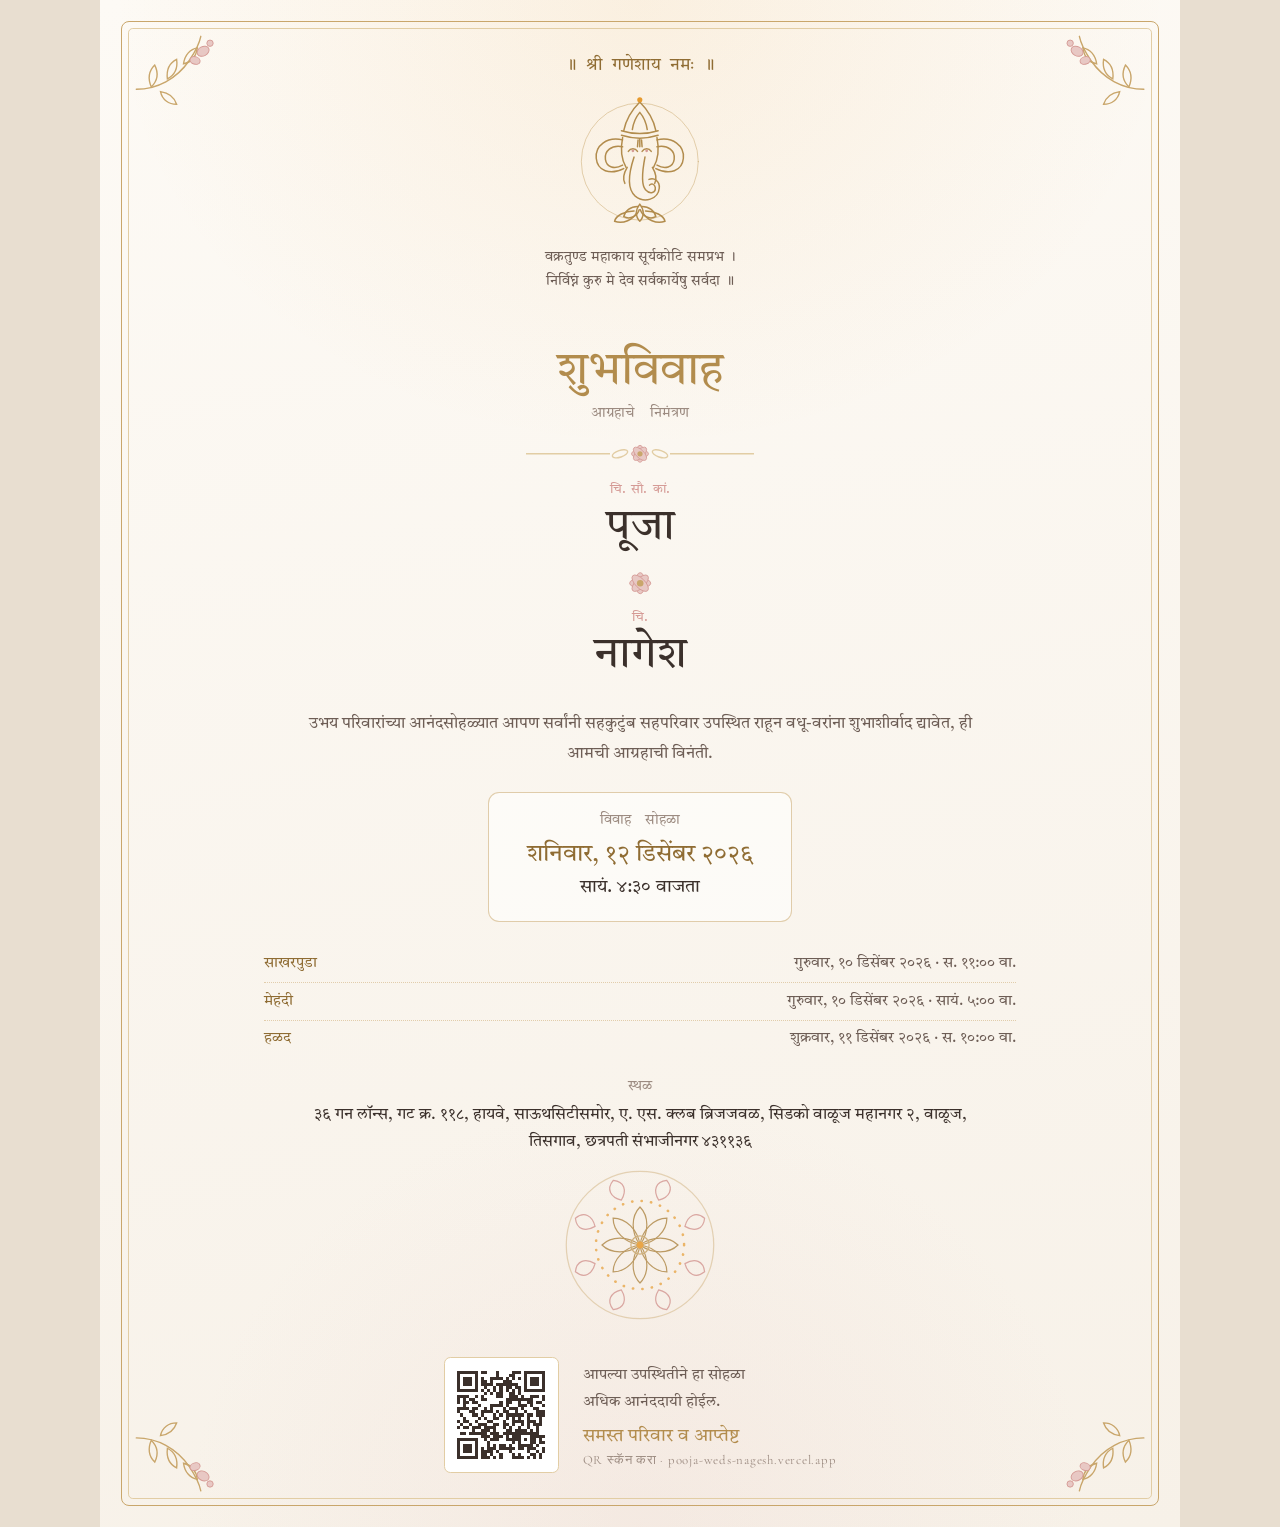
==== card/invitation-mr.html @ e6db76af "feat: card" ====
<!DOCTYPE html>
<html lang="mr">
<head>
<meta charset="utf-8">
<title>पूजा &amp; नागेश — शुभविवाह निमंत्रण</title>
<link rel="stylesheet" href="fonts.css">
<style>
/* ============================================================
   Marathi wedding invitation card — Pooja & Nagesh

   One source, two outputs (see build.mjs):
     · PNG  1080 × 1527  — for WhatsApp
     · PDF  A5 portrait  — for printing

   Both come from the same layout: every measurement below is in `em`,
   so the whole card scales from the single root font-size that each
   output sets. Nothing is in px.

   Palette and motifs deliberately match the website in ../index.html.
   ============================================================ */

:root {
  --ivory:      #fdfaf5;
  --cream:      #f7f1e8;
  --champagne:  #c9a66b;
  --gold:       #b28c4d;
  --gold-deep:  #8f6c33;
  --gold-soft:  #e2cda4;
  --blush:      #e8c8c4;
  --blush-deep: #d59a95;
  --marigold:   #e79a2e;
  --ink:        #3b302b;
  --ink-soft:   #6d5d55;
  --ink-faint:  #9c8b81;

  --mr:    "Tiro Devanagari Marathi", "Nirmala UI", serif;
  --latin: "Cormorant Garamond", Garamond, serif;

  /* 1080 / 16 = 67.5em wide, × √2 for A5 proportions. */
  font-size: 16px;
}

* { box-sizing: border-box; margin: 0; padding: 0; }

/* NOTE ON TRACKING — Devanagari has no capitals and its conjuncts must stay
   joined, so the tracked-out look used for Latin small caps is done with
   word-spacing below. letter-spacing would render आग्रहाचे as आ ग्र हा चे.
   (../css/styles.css carries the same rule for the website.) */

body {
  display: grid;
  place-items: center;
  background: #e8ded0;
  font-family: var(--mr);
  color: var(--ink);
}

.card {
  position: relative;
  width: 67.5em;      /* × 16px = 1080 */
  height: 95.4375em;  /* × 16px = 1527, i.e. 1080 × √2 to the pixel */
  overflow: hidden;
  padding: 3.4em 3.2em;
  display: flex;
  flex-direction: column;
  align-items: center;
  text-align: center;
  background:
    radial-gradient(70% 42% at 50% 0%, rgba(231, 154, 46, 0.10), transparent 70%),
    radial-gradient(60% 40% at 50% 100%, rgba(232, 200, 196, 0.20), transparent 70%),
    linear-gradient(170deg, var(--ivory), var(--cream));
}

/* Double rule frame, the way a printed card is bordered. */
.frame {
  position: absolute;
  border: 0.09em solid var(--champagne);
  pointer-events: none;
}
.frame--outer { inset: 1.3em; border-radius: 0.5em; }
.frame--inner { inset: 1.75em; border: 0.045em solid var(--gold-soft); border-radius: 0.3em; }

/* Corner flourishes, one SVG rotated into all four corners. */
.corner { position: absolute; width: 7.2em; height: 7.2em; }
.corner--tl { top: 2.1em; left: 2.1em; }
.corner--tr { top: 2.1em; right: 2.1em; transform: scaleX(-1); }
.corner--bl { bottom: 2.1em; left: 2.1em; transform: scaleY(-1); }
.corner--br { bottom: 2.1em; right: 2.1em; transform: scale(-1); }

/* ---------- invocation ---------- */
.om {
  font-size: 1.05em;
  word-spacing: 0.3em;
  color: var(--gold-deep);
  margin-bottom: 0.5em;
}

.ganesh { width: 8.6em; height: auto; margin-bottom: 0.35em; }

.shloka {
  font-size: 0.86em;
  line-height: 1.75;
  color: var(--ink-soft);
}

/* ---------- title ---------- */
.title {
  margin-top: 1.1em;
  font-size: 2.9em;
  font-weight: 400;
  line-height: 1.2;
  color: var(--gold);
}
.title-sub {
  margin-top: 0.2em;
  font-size: 0.9em;
  word-spacing: 0.9em;
  color: var(--ink-faint);
}

.rule {
  width: 15em;
  height: 1.6em;
  margin: 1.05em 0 0.9em;
}

/* ---------- names ---------- */
.names {
  display: flex;
  flex-direction: column;
  align-items: center;
  gap: 0.1em;
}
.prefix {
  font-size: 0.82em;
  word-spacing: 0.2em;
  color: var(--blush-deep);
}
.name {
  font-size: 2.75em;
  line-height: 1.32;
  color: var(--ink);
}
/* A gold flower rather than a Latin ampersand — "&" reads as an import in
   an otherwise wholly Devanagari card. */
.amp { width: 2.4em; height: 2.4em; margin: 0.3em 0; }

/* Styled ahead of use — the markup for this is commented out until the
   family names are known. */
.parents {
  margin-top: 1em;
  font-size: 0.92em;
  line-height: 1.9;
  color: var(--ink-soft);
}

/* ---------- the ask ---------- */
.invite {
  margin-top: 1.5em;
  max-width: 44em;
  font-size: 0.98em;
  line-height: 1.95;
  color: var(--ink-soft);
}

/* ---------- the wedding itself ---------- */
.muhurt {
  margin-top: 1.4em;
  padding: 1.15em 2.4em;
  border: 0.055em solid rgba(201, 166, 107, 0.55);
  border-radius: 0.7em;
  background: rgba(255, 255, 255, 0.55);
}
.muhurt-label {
  font-size: 0.86em;
  word-spacing: 0.7em;
  color: var(--ink-faint);
}
.muhurt-when {
  margin-top: 0.3em;
  font-size: 1.5em;
  line-height: 1.5;
  color: var(--gold-deep);
}
.muhurt-time { font-size: 1.15em; line-height: 1.6; color: var(--ink); }

/* ---------- other ceremonies ---------- */
.events {
  margin-top: 1.5em;
  width: 100%;
  max-width: 47em;
  list-style: none;
}
.events li {
  display: flex;
  align-items: baseline;
  gap: 0.6em;
  padding: 0.42em 0;
  font-size: 0.94em;
  line-height: 1.6;
  border-bottom: 0.04em dotted rgba(201, 166, 107, 0.5);
}
.events li:last-child { border-bottom: 0; }
.events .ev { flex: 0 0 7em; text-align: left; color: var(--gold-deep); }
.events .dt { flex: 1 1 auto; text-align: right; color: var(--ink-soft); }

/* ---------- venue ---------- */
.venue-label {
  margin-top: 1.5em;
  font-size: 0.86em;
  word-spacing: 0.7em;
  color: var(--ink-faint);
}
.venue {
  margin-top: 0.32em;
  max-width: 42em;
  font-size: 1.02em;
  line-height: 1.7;
  color: var(--ink);
}

/* ---------- rangoli + footer ---------- */
/* Two auto top margins share the leftover height between them, centring the
   rangoli in the gap and pinning the footer to the bottom. */
.rangoli {
  width: 9.5em;
  height: 9.5em;
  margin-top: auto;
  opacity: 0.85;
}

.foot {
  margin-top: auto;
  padding-top: 1.5em;
  display: flex;
  align-items: center;
  justify-content: center;
  gap: 1.5em;
}
.qr {
  flex: 0 0 auto;
  width: 7.2em;
  height: 7.2em;
  padding: 0.4em;
  background: #fff;
  border: 0.05em solid var(--gold-soft);
  border-radius: 0.4em;
}
.qr canvas { width: 100%; height: 100%; display: block; image-rendering: pixelated; }
.foot-text { text-align: left; }
.blessing {
  font-size: 0.95em;
  line-height: 1.8;
  color: var(--ink-soft);
}
.family {
  margin-top: 0.4em;
  font-size: 1.15em;
  color: var(--gold);
}
.site {
  margin-top: 0.3em;
  font-family: var(--latin);
  font-size: 0.8em;
  letter-spacing: 0.06em;
  color: var(--ink-faint);
}

/* ============================================================
   A5 print. The height is pinned in mm rather than left to the em
   maths — a fraction of a millimetre over and the PDF gains a
   second, blank page.
   ============================================================ */
@media print {
  @page { size: 148mm 210mm; margin: 0; }
  :root { font-size: 2.1926mm; }
  body { display: block; background: none; }
  .card { width: 148mm; height: 209.4mm; }
}
</style>
</head>

<body>
<div class="card">
  <span class="frame frame--outer"></span>
  <span class="frame frame--inner"></span>

  <!-- Corner flourish, reused from the website's section corners. Drawn once
       below and mirrored into all four corners by CSS transforms. -->
  <svg class="corner corner--tl" viewBox="0 0 200 200" fill="none" aria-hidden="true"><use href="#flourish"/></svg>
  <svg class="corner corner--tr" viewBox="0 0 200 200" fill="none" aria-hidden="true"><use href="#flourish"/></svg>
  <svg class="corner corner--bl" viewBox="0 0 200 200" fill="none" aria-hidden="true"><use href="#flourish"/></svg>
  <svg class="corner corner--br" viewBox="0 0 200 200" fill="none" aria-hidden="true"><use href="#flourish"/></svg>

  <svg width="0" height="0" style="position:absolute" aria-hidden="true">
    <g id="flourish" fill="none">
      <g stroke="#c9a66b" stroke-width="2.4" stroke-linecap="round">
        <path d="M4 96C40 96 74 78 96 46 108 28 114 14 116 4"/>
        <path d="M30 92c-6-14-4-28 6-38 6 12 6 26-6 38z"/>
        <path d="M58 78c-2-16 4-28 16-34 2 14-3 27-16 34z"/>
        <path d="M86 52c2-16 12-26 24-28-2 14-10 25-24 28z"/>
        <path d="M46 100c14 2 24 10 28 22-14 0-25-8-28-22z"/>
      </g>
      <g fill="#e8c8c4" stroke="#d59a95" stroke-width="1.6">
        <ellipse cx="120" cy="30" rx="11" ry="8" transform="rotate(-28 120 30)"/>
        <ellipse cx="106" cy="46" rx="9" ry="6.5" transform="rotate(18 106 46)"/>
        <circle cx="132" cy="16" r="5.5"/>
      </g>
    </g>
  </svg>

  <p class="om">॥ श्री गणेशाय नमः ॥</p>

  <!-- Ganesh line art, the same drawing as the website's invocation. -->
  <svg class="ganesh" viewBox="0 0 240 270" fill="none" stroke="#b28c4d" stroke-width="2.6"
       stroke-linecap="round" stroke-linejoin="round" aria-hidden="true">
    <circle cx="120" cy="132" r="102" stroke="#c9a66b" stroke-width="1.6" opacity=".55"/>
    <path d="M92 78 C96 58 108 40 120 28 C132 40 144 58 148 78"/>
    <path d="M107 76 C109 63 114 53 120 46 C126 53 131 63 133 76"/>
    <path d="M88 78 Q120 88 152 78"/>
    <path d="M88 86 Q120 96 152 86"/>
    <path d="M90 90 C86 110 88 128 96 142"/>
    <path d="M150 90 C154 110 152 128 144 142"/>
    <path d="M90 94 C62 88 42 104 44 126 C46 148 68 156 92 144"/>
    <path d="M90 106 C70 102 58 114 60 128 C62 142 76 146 90 138"/>
    <path d="M150 94 C178 88 198 104 196 126 C194 148 172 156 148 144"/>
    <path d="M150 106 C170 102 182 114 180 128 C178 142 164 146 150 138"/>
    <path d="M100 114 C104 108 112 108 116 114"/>
    <path d="M124 114 C128 108 136 108 140 114"/>
    <path d="M117 94 L116 106"/><path d="M120 92 L120 106"/><path d="M123 94 L124 106"/>
    <path d="M98 142 C92 152 90 162 94 170"/>
    <path d="M142 142 C148 152 150 162 146 170"/>
    <path d="M110 124 C100 154 98 180 112 192 C128 205 152 198 154 178 C155 166 145 159 136 163"/>
    <path d="M129 124 C124 150 122 172 130 181 C138 190 148 186 147 177 C146 171 140 169 137 173"/>
    <path d="M120 206 C112 216 112 228 120 236 C128 228 128 216 120 206Z"/>
    <path d="M116 210 C104 210 94 218 92 228 C104 234 116 226 119 216"/>
    <path d="M124 210 C136 210 146 218 148 228 C136 234 124 226 121 216"/>
    <path d="M110 218 C94 218 78 226 76 236 C92 242 108 232 114 222"/>
    <path d="M130 218 C146 218 162 226 164 236 C148 242 132 232 126 222"/>
    <circle cx="108" cy="113" r="2.4" fill="#d59a95" stroke="none"/>
    <circle cx="132" cy="113" r="2.4" fill="#d59a95" stroke="none"/>
    <circle cx="120" cy="24" r="4.5" fill="#e79a2e" stroke="none"/>
  </svg>

  <p class="shloka">वक्रतुण्ड महाकाय सूर्यकोटि समप्रभ ।<br>
    निर्विघ्नं कुरु मे देव सर्वकार्येषु सर्वदा ॥</p>

  <h1 class="title">शुभविवाह</h1>
  <p class="title-sub">आग्रहाचे निमंत्रण</p>

  <svg class="rule" viewBox="0 0 240 24" fill="none" aria-hidden="true">
    <path d="M6 12h84" stroke="#e2cda4" stroke-width="1.4"/>
    <path d="M150 12h84" stroke="#e2cda4" stroke-width="1.4"/>
    <ellipse cx="100" cy="12" rx="8" ry="3.4" stroke="#e2cda4" stroke-width="1.4" transform="rotate(-18 100 12)"/>
    <ellipse cx="140" cy="12" rx="8" ry="3.4" stroke="#e2cda4" stroke-width="1.4" transform="rotate(18 140 12)"/>
    <g fill="#e8c8c4" stroke="#d59a95" stroke-width=".8">
      <ellipse cx="120" cy="12" rx="4" ry="8.5"/>
      <ellipse cx="120" cy="12" rx="8.5" ry="4"/>
      <ellipse cx="120" cy="12" rx="4" ry="8.5" transform="rotate(45 120 12)"/>
      <ellipse cx="120" cy="12" rx="4" ry="8.5" transform="rotate(-45 120 12)"/>
    </g>
    <circle cx="120" cy="12" r="2.6" fill="#c9a66b"/>
  </svg>

  <!-- चि.सौ.कां. = चिरंजीव सौभाग्यकांक्षिणी (bride), चि. = चिरंजीव (groom).
       Order follows the website: the bride first. -->
  <div class="names">
    <p class="prefix">चि. सौ. कां.</p>
    <p class="name">पूजा</p>

    <svg class="amp" viewBox="0 0 40 40" aria-hidden="true">
      <g fill="#e8c8c4" stroke="#d59a95" stroke-width=".9">
        <ellipse cx="20" cy="20" rx="5" ry="11"/>
        <ellipse cx="20" cy="20" rx="11" ry="5"/>
        <ellipse cx="20" cy="20" rx="5" ry="11" transform="rotate(45 20 20)"/>
        <ellipse cx="20" cy="20" rx="5" ry="11" transform="rotate(-45 20 20)"/>
      </g>
      <circle cx="20" cy="20" r="3.4" fill="#c9a66b"/>
    </svg>

    <p class="prefix">चि.</p>
    <p class="name">नागेश</p>
  </div>

  <!-- OPTIONAL: the traditional parents' credit.
       To switch it on, delete the comment opener on the line below and the
       closer three lines further down, then fill in the four names.
       सुकन्या = daughter, चिरंजीव = son. Prefix either with जेष्ठ (elder)
       or कनिष्ठ (younger) if you like. -->
  <!--
  <div class="parents">
    <p>श्री. ____________ व सौ. ____________ यांची सुकन्या — पूजा</p>
    <p>श्री. ____________ व सौ. ____________ यांचे चिरंजीव — नागेश</p>
  </div>
  -->

  <p class="invite">
    उभय परिवारांच्या आनंदसोहळ्यात आपण सर्वांनी सहकुटुंब सहपरिवार
    उपस्थित राहून वधू-वरांना शुभाशीर्वाद द्यावेत, ही आमची आग्रहाची विनंती.
  </p>

  <div class="muhurt">
    <p class="muhurt-label">विवाह सोहळा</p>
    <p class="muhurt-when">शनिवार, १२ डिसेंबर २०२६</p>
    <p class="muhurt-time">सायं. ४:३० वाजता</p>
  </div>

  <ul class="events">
    <li><span class="ev">साखरपुडा</span><span class="dt">गुरुवार, १० डिसेंबर २०२६ · स. ११:०० वा.</span></li>
    <li><span class="ev">मेहंदी</span><span class="dt">गुरुवार, १० डिसेंबर २०२६ · सायं. ५:०० वा.</span></li>
    <li><span class="ev">हळद</span><span class="dt">शुक्रवार, ११ डिसेंबर २०२६ · स. १०:०० वा.</span></li>
  </ul>

  <p class="venue-label">स्थळ</p>
  <p class="venue">
    ३६ गन लॉन्स, गट क्र. ११८, हायवे, साऊथसिटीसमोर,
    ए. एस. क्लब ब्रिजजवळ, सिडको वाळूज महानगर २,
    वाळूज, तिसगाव, छत्रपती संभाजीनगर ४३११३६
  </p>

  <!-- Rangoli, as on the website. Its auto margin splits the leftover
       height with the footer's, so it settles in the middle of whatever
       space is left rather than leaving a void. -->
  <svg class="rangoli" viewBox="0 0 200 200" fill="none" stroke="#c9a66b"
       stroke-width="1.6" stroke-linecap="round" aria-hidden="true">
    <circle cx="100" cy="100" r="97" opacity=".5"/>
    <circle cx="100" cy="100" r="58" stroke="#e79a2e" stroke-width="3.4"
            stroke-dasharray="0.3 12.2" opacity=".8"/>
    <g stroke="#d59a95">
      <path d="M100 36 C88 27 87 15 100 8 C113 15 112 27 100 36Z" transform="rotate(22.5 100 100)"/>
      <path d="M100 36 C88 27 87 15 100 8 C113 15 112 27 100 36Z" transform="rotate(67.5 100 100)"/>
      <path d="M100 36 C88 27 87 15 100 8 C113 15 112 27 100 36Z" transform="rotate(112.5 100 100)"/>
      <path d="M100 36 C88 27 87 15 100 8 C113 15 112 27 100 36Z" transform="rotate(157.5 100 100)"/>
      <path d="M100 36 C88 27 87 15 100 8 C113 15 112 27 100 36Z" transform="rotate(202.5 100 100)"/>
      <path d="M100 36 C88 27 87 15 100 8 C113 15 112 27 100 36Z" transform="rotate(247.5 100 100)"/>
      <path d="M100 36 C88 27 87 15 100 8 C113 15 112 27 100 36Z" transform="rotate(292.5 100 100)"/>
      <path d="M100 36 C88 27 87 15 100 8 C113 15 112 27 100 36Z" transform="rotate(337.5 100 100)"/>
    </g>
    <g stroke="#b28c4d">
      <path d="M100 100 C88 84 88 62 100 50 C112 62 112 84 100 100Z"/>
      <path d="M100 100 C88 84 88 62 100 50 C112 62 112 84 100 100Z" transform="rotate(45 100 100)"/>
      <path d="M100 100 C88 84 88 62 100 50 C112 62 112 84 100 100Z" transform="rotate(90 100 100)"/>
      <path d="M100 100 C88 84 88 62 100 50 C112 62 112 84 100 100Z" transform="rotate(135 100 100)"/>
      <path d="M100 100 C88 84 88 62 100 50 C112 62 112 84 100 100Z" transform="rotate(180 100 100)"/>
      <path d="M100 100 C88 84 88 62 100 50 C112 62 112 84 100 100Z" transform="rotate(225 100 100)"/>
      <path d="M100 100 C88 84 88 62 100 50 C112 62 112 84 100 100Z" transform="rotate(270 100 100)"/>
      <path d="M100 100 C88 84 88 62 100 50 C112 62 112 84 100 100Z" transform="rotate(315 100 100)"/>
    </g>
    <circle cx="100" cy="100" r="12"/>
    <circle cx="100" cy="100" r="4.5" fill="#e79a2e" stroke="none"/>
  </svg>

  <div class="foot">
    <div class="qr"><canvas id="qr" width="240" height="240"></canvas></div>
    <div class="foot-text">
      <p class="blessing">आपल्या उपस्थितीने हा सोहळा<br>अधिक आनंददायी होईल.</p>
      <p class="family">समस्त परिवार व आप्तेष्ट</p>
      <p class="site">QR स्कॅन करा · pooja-weds-nagesh.vercel.app</p>
    </div>
  </div>
</div>

<!-- The same QR renderer the website uses, so the printed card carries a
     link to the full invitation. -->
<script src="../js/qr.js"></script>
<script>
  /* qr.js sizes its canvas at one pixel per module, which CSS then scales up.
     That is fine on screen but prints soft, so the small result is blitted
     into a large canvas with smoothing off — the QR stays crisp at A5. */
  (function () {
    var SCALE = 12;
    var small = window.QR.render(document.createElement('canvas'),
      'https://pooja-weds-nagesh.vercel.app/',
      { dark: '#3b302b', light: '#ffffff', margin: 2 });

    var big = document.getElementById('qr');
    big.width = big.height = small.width * SCALE;
    var ctx = big.getContext('2d');
    ctx.imageSmoothingEnabled = false;
    ctx.drawImage(small, 0, 0, big.width, big.height);
  })();
</script>
</body>
</html>
---- card/fonts.css ----
/* Generated by card/build.mjs — fonts embedded as data URIs so the card
   renders identically offline and when the HTML is sent on its own. */
@font-face{font-family:"Tiro Devanagari Marathi";font-style:normal;font-weight:400;font-display:block;src:url([data-uri]) format("woff2");unicode-range:U+0900-097F,U+1CD0-1CF9,U+200C-200D,U+20A8,U+20B9,U+20F0,U+25CC,U+A830-A839,U+A8E0-A8FF;}
@font-face{font-family:"Tiro Devanagari Marathi";font-style:normal;font-weight:400;font-display:block;src:url([data-uri]) format("woff2");unicode-range:U+0000-00FF,U+0131,U+0152-0153,U+2000-206F,U+2122,U+2212;}
@font-face{font-family:"Cormorant Garamond";font-style:normal;font-weight:400;font-display:block;src:url([data-uri]) format("woff2");}
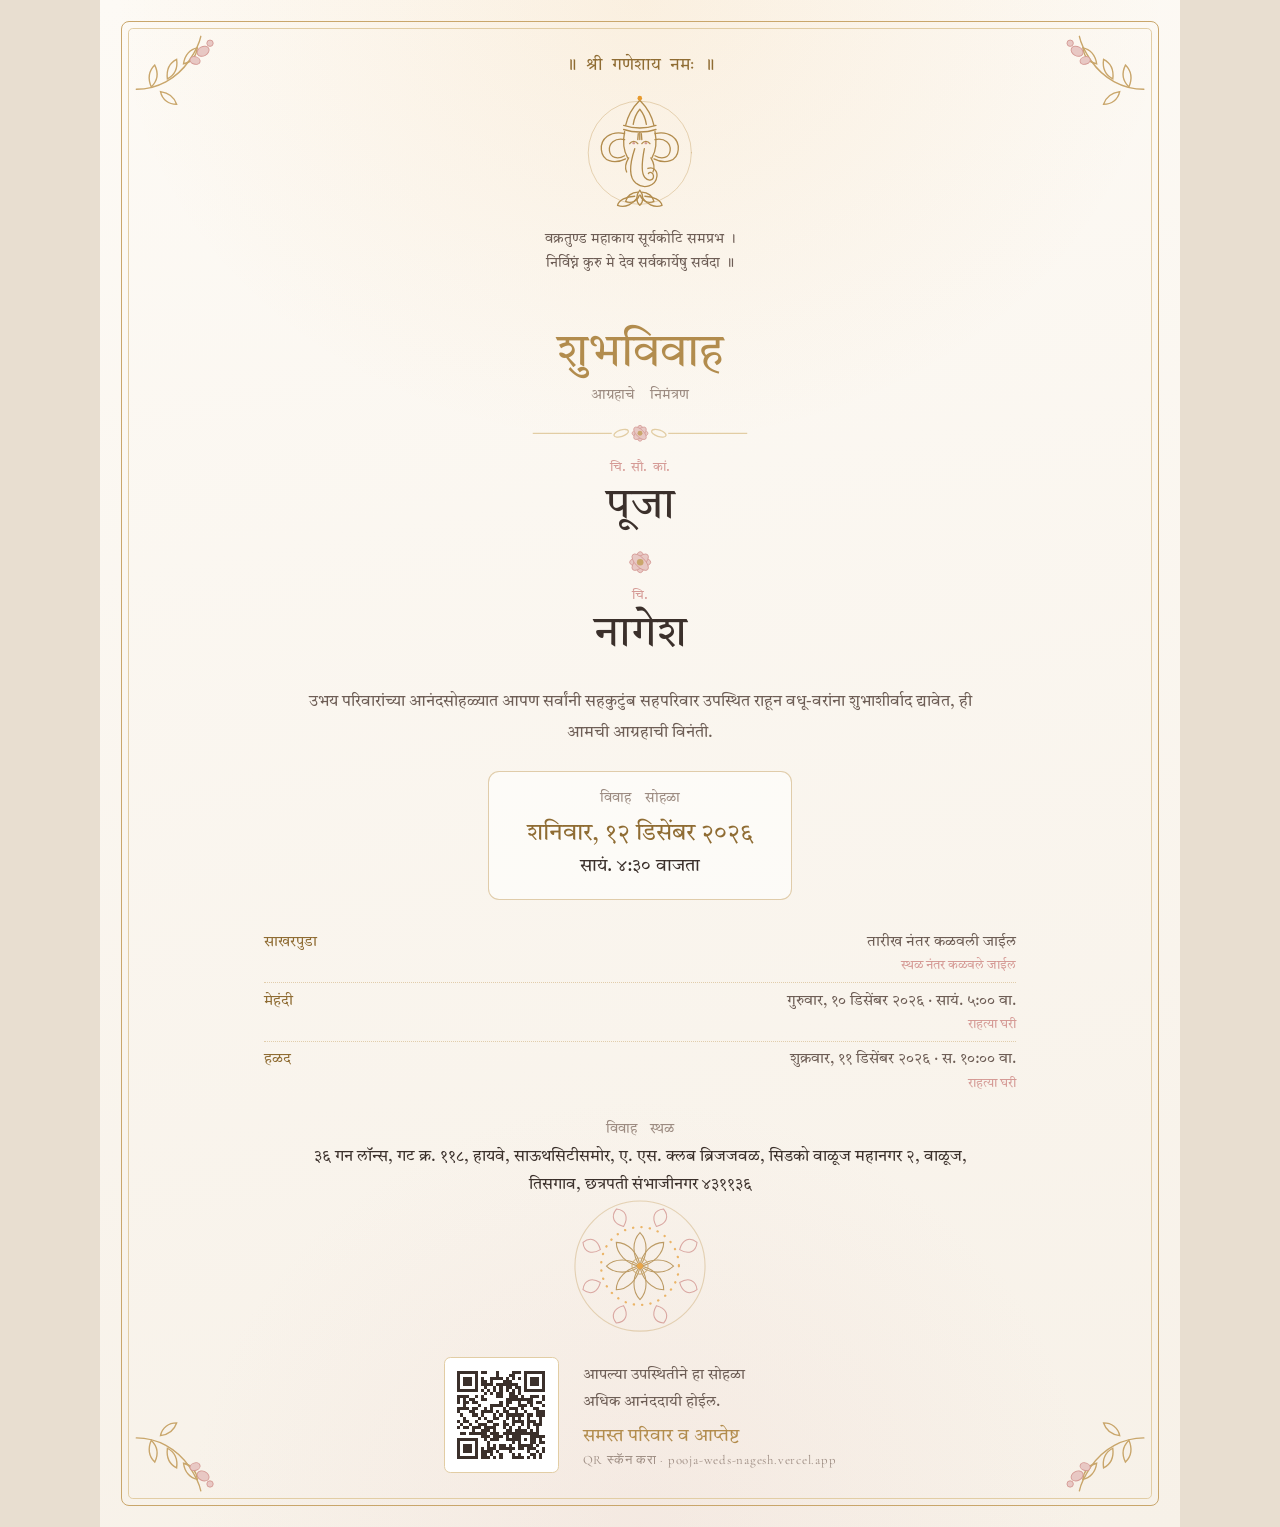
==== commit dce3a31e: "feat: add song" ====
--- a/card/invitation-mr.html
+++ b/card/invitation-mr.html
@@ -203,6 +203,13 @@
 .events li:last-child { border-bottom: 0; }
 .events .ev { flex: 0 0 7em; text-align: left; color: var(--gold-deep); }
 .events .dt { flex: 1 1 auto; text-align: right; color: var(--ink-soft); }
+/* Each ceremony's own venue, on its own line under the date. */
+.events .dt em {
+  display: block;
+  font-style: normal;
+  font-size: 0.88em;
+  color: var(--blush-deep);
+}
 
 /* ---------- venue ---------- */
 .venue-label {
@@ -406,12 +413,12 @@
   </div>
 
   <ul class="events">
-    <li><span class="ev">साखरपुडा</span><span class="dt">गुरुवार, १० डिसेंबर २०२६ · स. ११:०० वा.</span></li>
-    <li><span class="ev">मेहंदी</span><span class="dt">गुरुवार, १० डिसेंबर २०२६ · सायं. ५:०० वा.</span></li>
-    <li><span class="ev">हळद</span><span class="dt">शुक्रवार, ११ डिसेंबर २०२६ · स. १०:०० वा.</span></li>
+    <li><span class="ev">साखरपुडा</span><span class="dt">तारीख नंतर कळवली जाईल<em>स्थळ नंतर कळवले जाईल</em></span></li>
+    <li><span class="ev">मेहंदी</span><span class="dt">गुरुवार, १० डिसेंबर २०२६ · सायं. ५:०० वा.<em>राहत्या घरी</em></span></li>
+    <li><span class="ev">हळद</span><span class="dt">शुक्रवार, ११ डिसेंबर २०२६ · स. १०:०० वा.<em>राहत्या घरी</em></span></li>
   </ul>
 
-  <p class="venue-label">स्थळ</p>
+  <p class="venue-label">विवाह स्थळ</p>
   <p class="venue">
     ३६ गन लॉन्स, गट क्र. ११८, हायवे, साऊथसिटीसमोर,
     ए. एस. क्लब ब्रिजजवळ, सिडको वाळूज महानगर २,
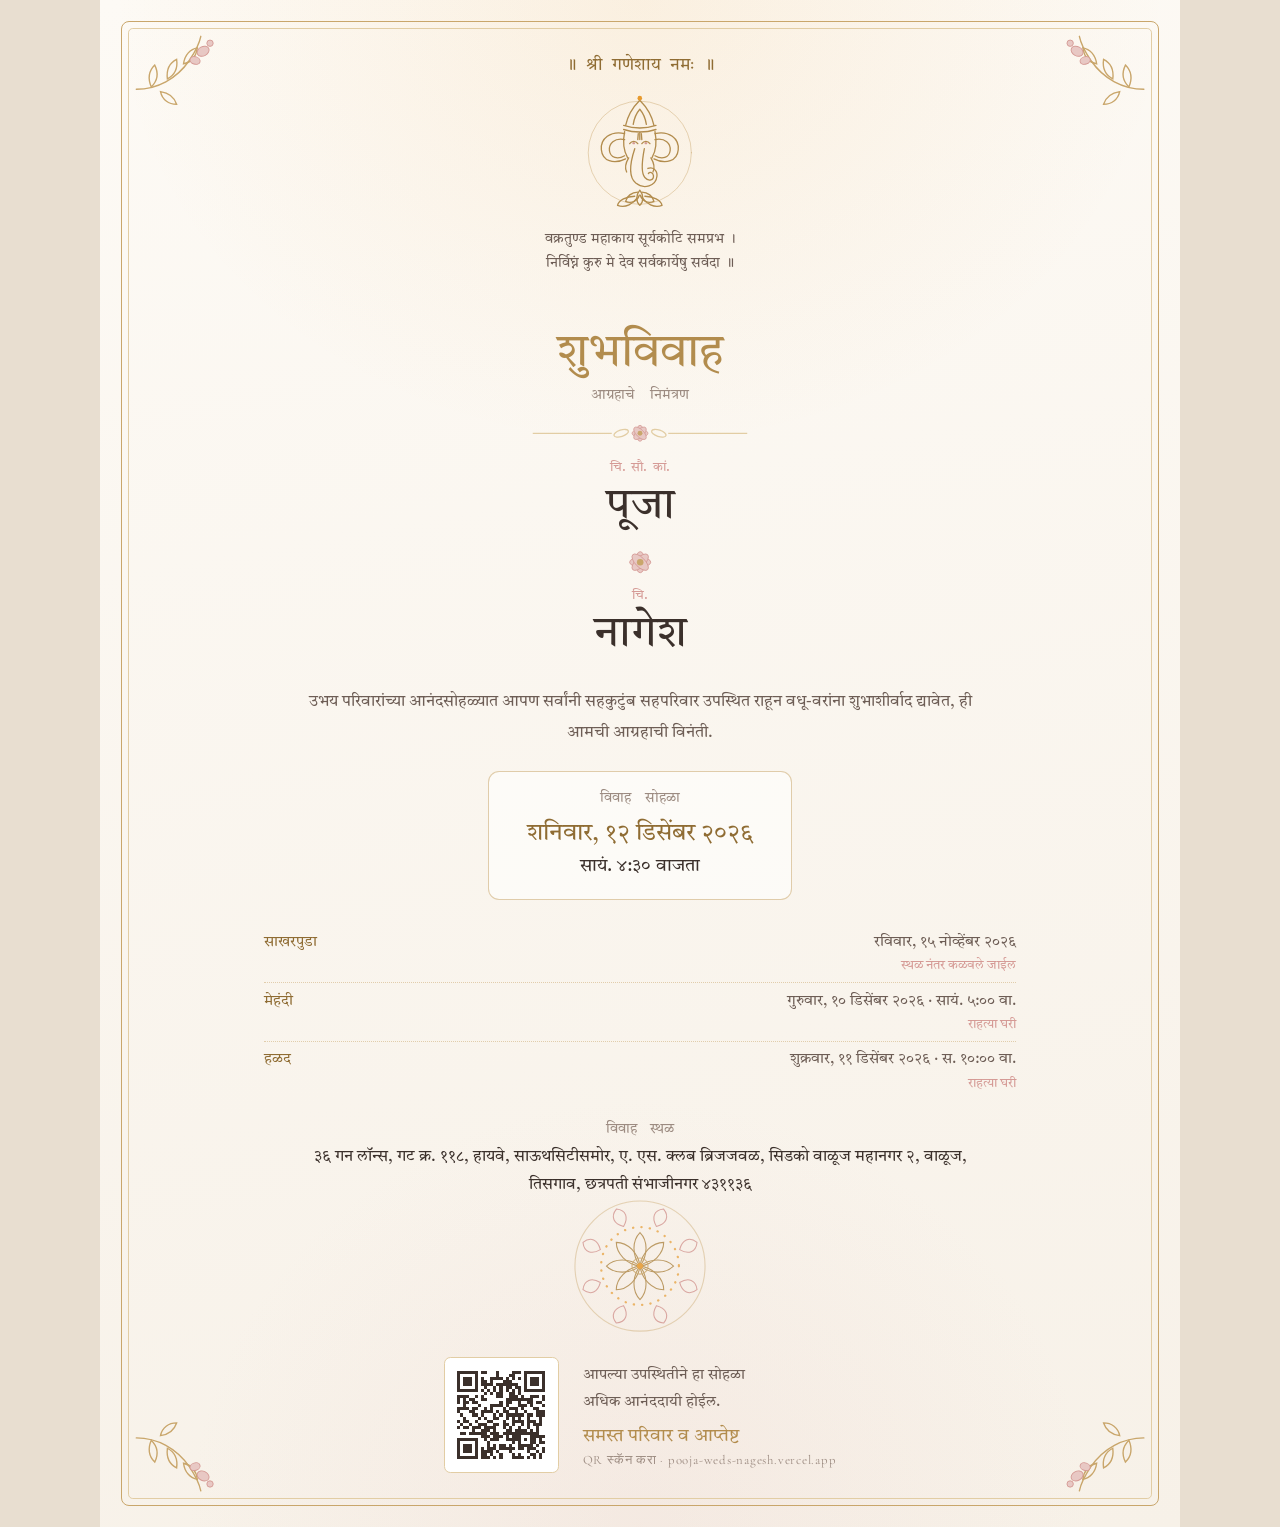
==== commit 21dc3613: "feat: hhg" ====
--- a/card/invitation-mr.html
+++ b/card/invitation-mr.html
@@ -413,7 +413,7 @@
   </div>
 
   <ul class="events">
-    <li><span class="ev">साखरपुडा</span><span class="dt">तारीख नंतर कळवली जाईल<em>स्थळ नंतर कळवले जाईल</em></span></li>
+    <li><span class="ev">साखरपुडा</span><span class="dt">रविवार, १५ नोव्हेंबर २०२६<em>स्थळ नंतर कळवले जाईल</em></span></li>
     <li><span class="ev">मेहंदी</span><span class="dt">गुरुवार, १० डिसेंबर २०२६ · सायं. ५:०० वा.<em>राहत्या घरी</em></span></li>
     <li><span class="ev">हळद</span><span class="dt">शुक्रवार, ११ डिसेंबर २०२६ · स. १०:०० वा.<em>राहत्या घरी</em></span></li>
   </ul>
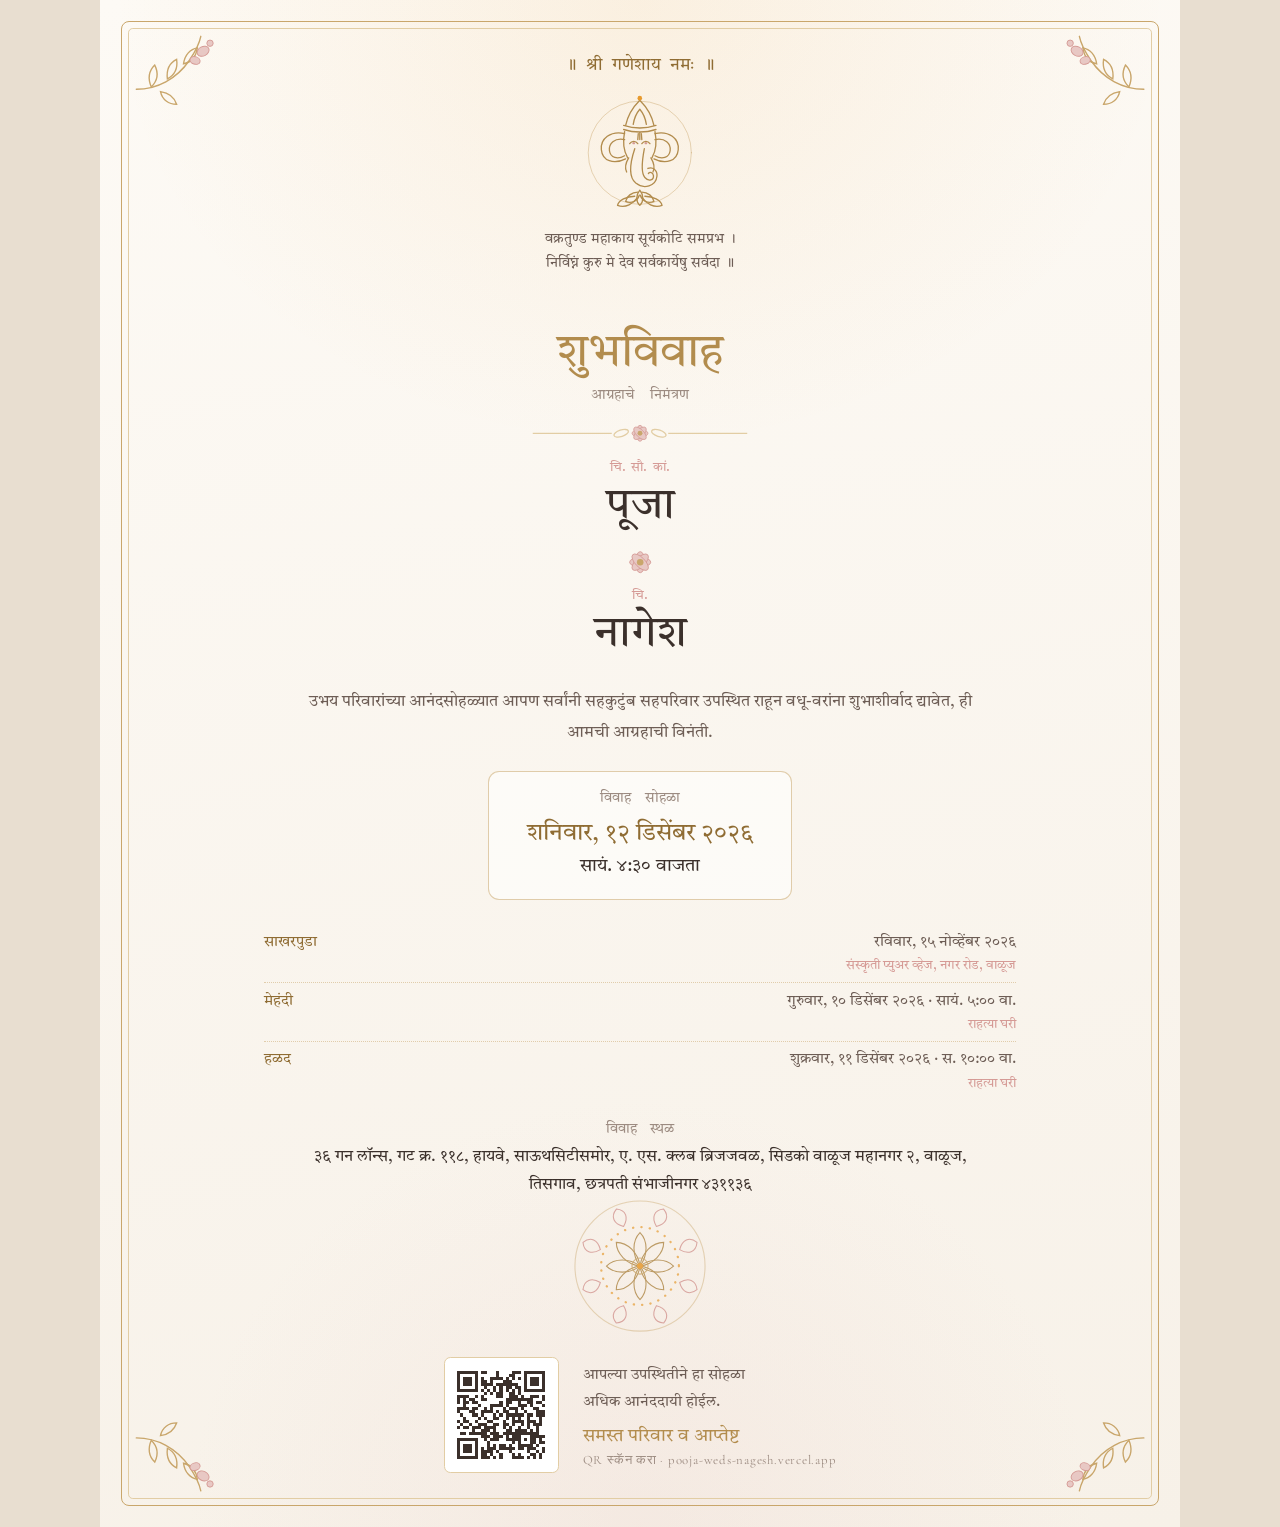
==== commit 0c51d70f: "fix: wedding" ====
--- a/card/invitation-mr.html
+++ b/card/invitation-mr.html
@@ -413,7 +413,7 @@
   </div>
 
   <ul class="events">
-    <li><span class="ev">साखरपुडा</span><span class="dt">रविवार, १५ नोव्हेंबर २०२६<em>स्थळ नंतर कळवले जाईल</em></span></li>
+    <li><span class="ev">साखरपुडा</span><span class="dt">रविवार, १५ नोव्हेंबर २०२६<em>संस्कृती प्युअर व्हेज, नगर रोड, वाळूज</em></span></li>
     <li><span class="ev">मेहंदी</span><span class="dt">गुरुवार, १० डिसेंबर २०२६ · सायं. ५:०० वा.<em>राहत्या घरी</em></span></li>
     <li><span class="ev">हळद</span><span class="dt">शुक्रवार, ११ डिसेंबर २०२६ · स. १०:०० वा.<em>राहत्या घरी</em></span></li>
   </ul>
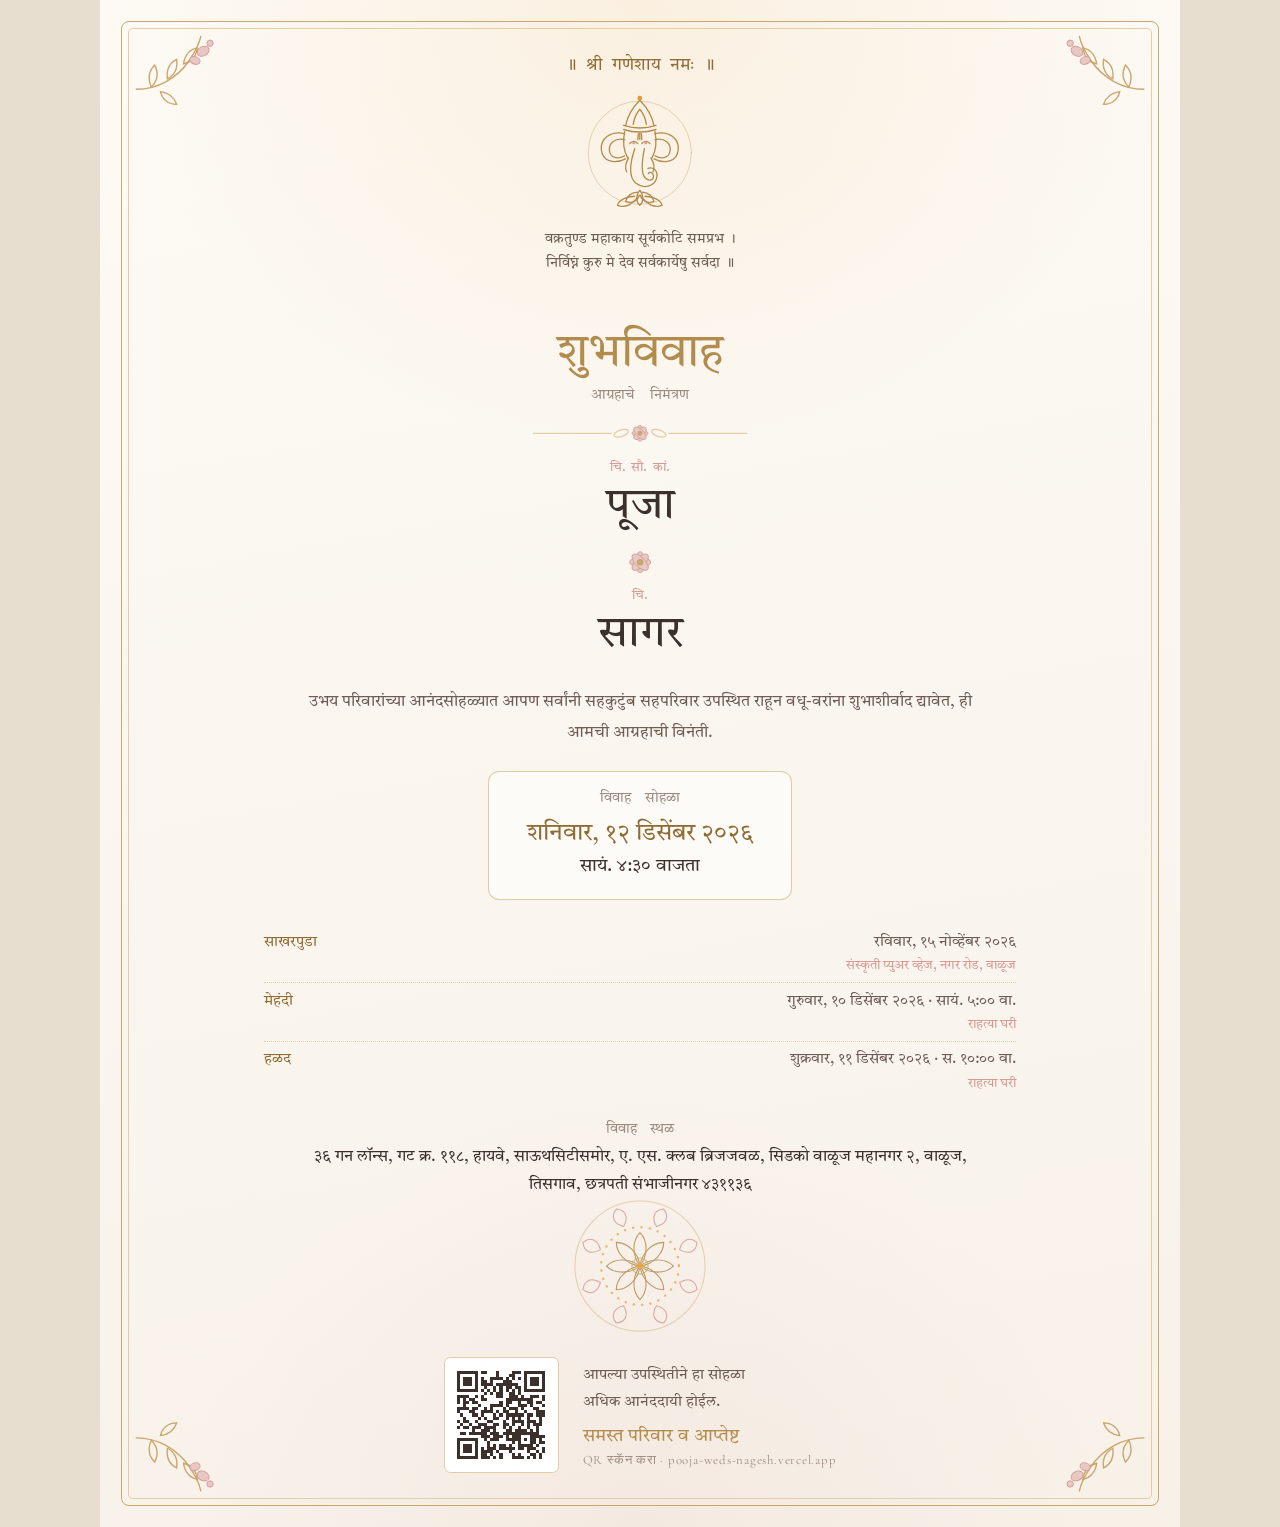
==== commit cb008d32: "feat: wax-sealed envelope opening, and Nagesh -> Sagar Two changes.  The groom's name becomes Sagar " ====
--- a/card/invitation-mr.html
+++ b/card/invitation-mr.html
@@ -2,11 +2,11 @@
 <html lang="mr">
 <head>
 <meta charset="utf-8">
-<title>पूजा &amp; नागेश — शुभविवाह निमंत्रण</title>
+<title>पूजा &amp; सागर — शुभविवाह निमंत्रण</title>
 <link rel="stylesheet" href="fonts.css">
 <style>
 /* ============================================================
-   Marathi wedding invitation card — Pooja & Nagesh
+   Marathi wedding invitation card — Pooja & Sagar
 
    One source, two outputs (see build.mjs):
      · PNG  1080 × 1527  — for WhatsApp
@@ -386,7 +386,7 @@
     </svg>
 
     <p class="prefix">चि.</p>
-    <p class="name">नागेश</p>
+    <p class="name">सागर</p>
   </div>
 
   <!-- OPTIONAL: the traditional parents' credit.
@@ -397,7 +397,7 @@
   <!--
   <div class="parents">
     <p>श्री. ____________ व सौ. ____________ यांची सुकन्या — पूजा</p>
-    <p>श्री. ____________ व सौ. ____________ यांचे चिरंजीव — नागेश</p>
+    <p>श्री. ____________ व सौ. ____________ यांचे चिरंजीव — सागर</p>
   </div>
   -->
 
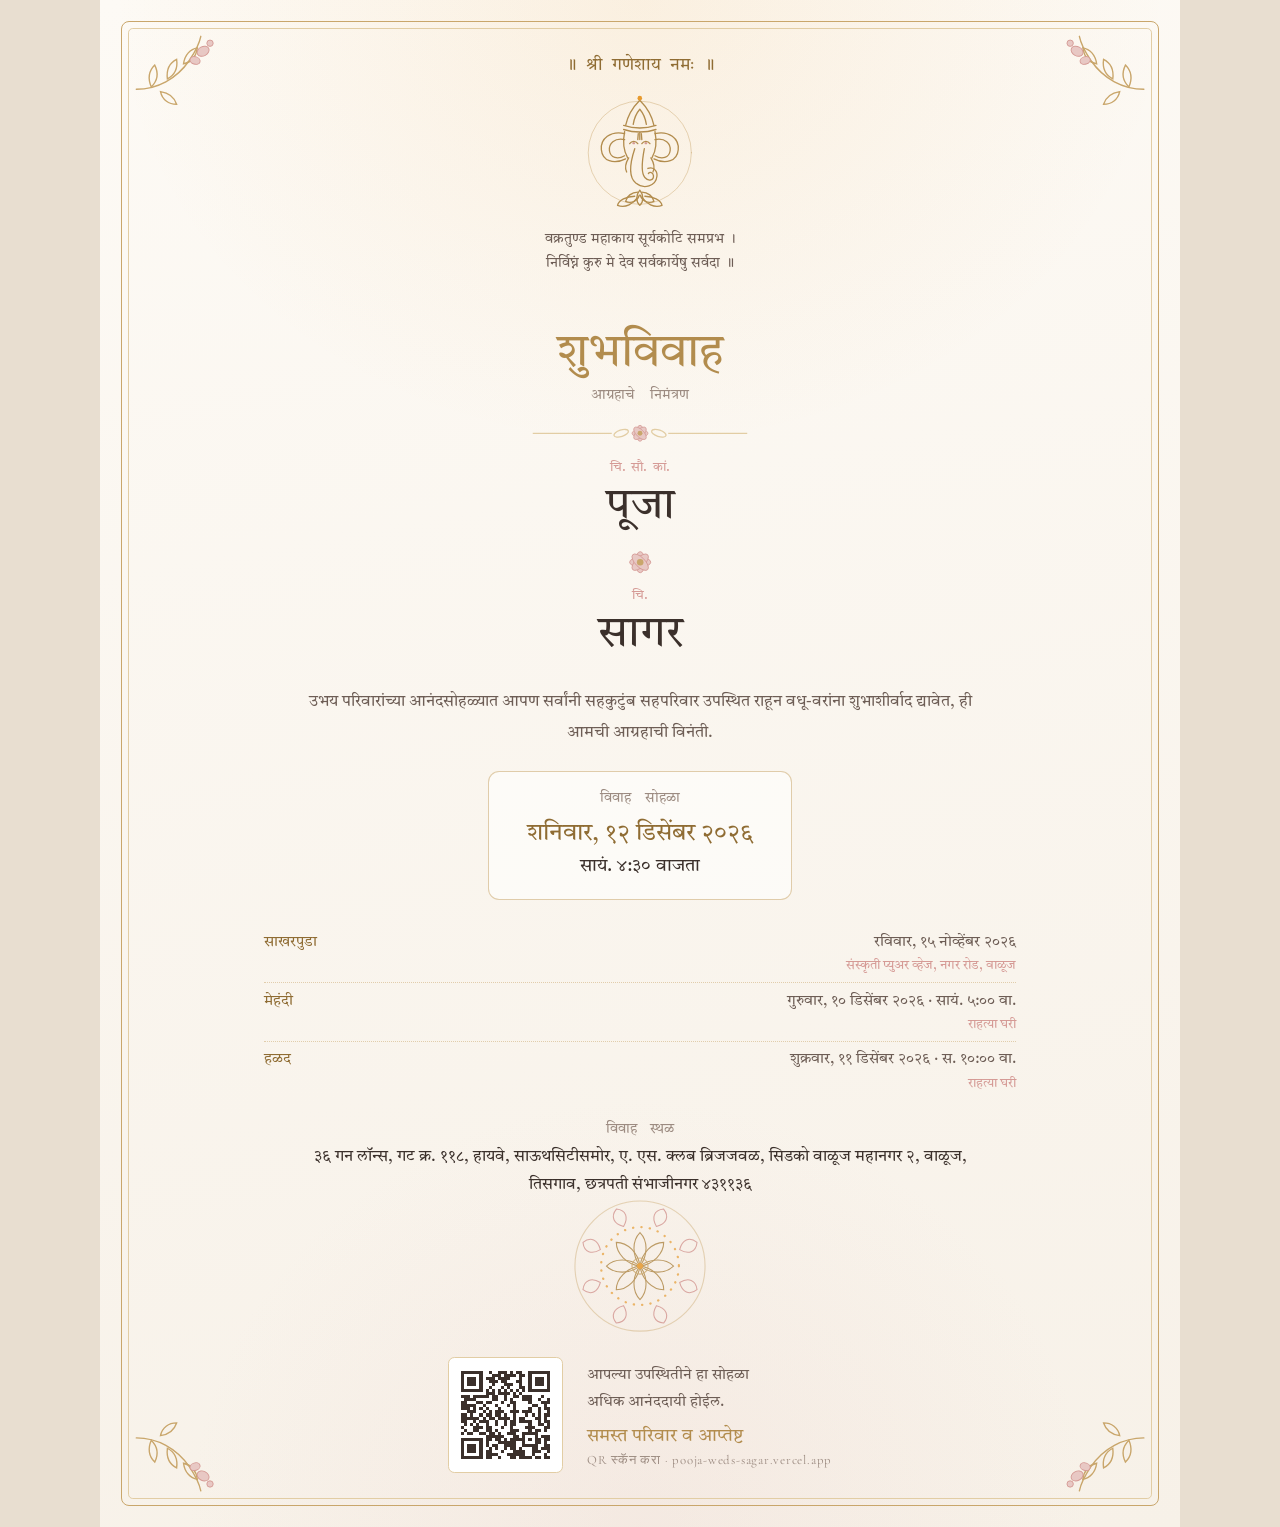
==== commit a69fd6ad: "chore: point the site at pooja-weds-sagar.vercel.app Follows the name change: canonical, og:url, og:" ====
--- a/card/invitation-mr.html
+++ b/card/invitation-mr.html
@@ -462,7 +462,7 @@
     <div class="foot-text">
       <p class="blessing">आपल्या उपस्थितीने हा सोहळा<br>अधिक आनंददायी होईल.</p>
       <p class="family">समस्त परिवार व आप्तेष्ट</p>
-      <p class="site">QR स्कॅन करा · pooja-weds-nagesh.vercel.app</p>
+      <p class="site">QR स्कॅन करा · pooja-weds-sagar.vercel.app</p>
     </div>
   </div>
 </div>
@@ -477,7 +477,7 @@
   (function () {
     var SCALE = 12;
     var small = window.QR.render(document.createElement('canvas'),
-      'https://pooja-weds-nagesh.vercel.app/',
+      'https://pooja-weds-sagar.vercel.app/',
       { dark: '#3b302b', light: '#ffffff', margin: 2 });
 
     var big = document.getElementById('qr');
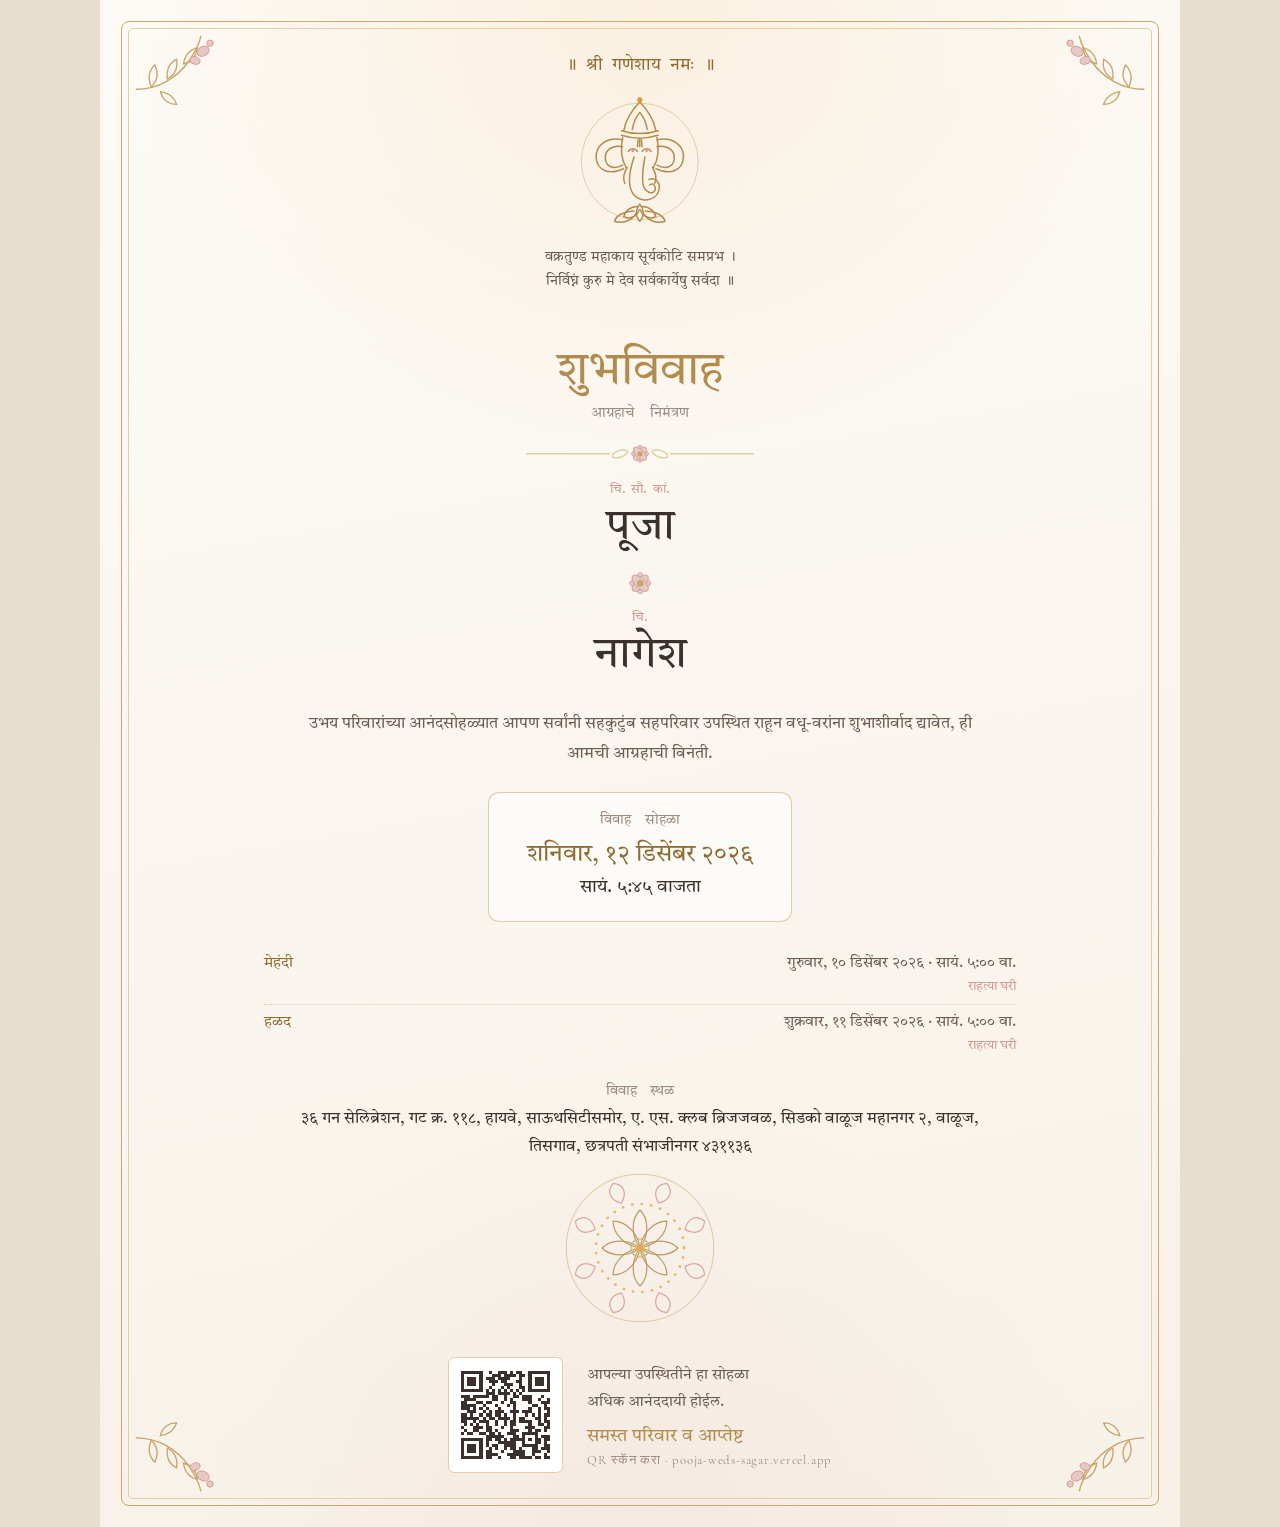
==== commit e6e55537: "Update invitation names and RSVP details Co-authored-by: Copilot <223556219+Copilot@users.noreply.gi" ====
--- a/card/invitation-mr.html
+++ b/card/invitation-mr.html
@@ -2,11 +2,11 @@
 <html lang="mr">
 <head>
 <meta charset="utf-8">
-<title>पूजा &amp; सागर — शुभविवाह निमंत्रण</title>
+<title>पूजा &amp; नागेश — शुभविवाह निमंत्रण</title>
 <link rel="stylesheet" href="fonts.css">
 <style>
 /* ============================================================
-   Marathi wedding invitation card — Pooja & Sagar
+   Marathi wedding invitation card — Pooja & Nagesh
 
    One source, two outputs (see build.mjs):
      · PNG  1080 × 1527  — for WhatsApp
@@ -386,7 +386,7 @@
     </svg>
 
     <p class="prefix">चि.</p>
-    <p class="name">सागर</p>
+    <p class="name">नागेश</p>
   </div>
 
   <!-- OPTIONAL: the traditional parents' credit.
@@ -397,7 +397,7 @@
   <!--
   <div class="parents">
     <p>श्री. ____________ व सौ. ____________ यांची सुकन्या — पूजा</p>
-    <p>श्री. ____________ व सौ. ____________ यांचे चिरंजीव — सागर</p>
+    <p>श्री. ____________ व सौ. ____________ यांचे चिरंजीव — नागेश</p>
   </div>
   -->
 
@@ -409,18 +409,17 @@
   <div class="muhurt">
     <p class="muhurt-label">विवाह सोहळा</p>
     <p class="muhurt-when">शनिवार, १२ डिसेंबर २०२६</p>
-    <p class="muhurt-time">सायं. ४:३० वाजता</p>
+    <p class="muhurt-time">सायं. ५:४५ वाजता</p>
   </div>
 
   <ul class="events">
-    <li><span class="ev">साखरपुडा</span><span class="dt">रविवार, १५ नोव्हेंबर २०२६<em>संस्कृती प्युअर व्हेज, नगर रोड, वाळूज</em></span></li>
     <li><span class="ev">मेहंदी</span><span class="dt">गुरुवार, १० डिसेंबर २०२६ · सायं. ५:०० वा.<em>राहत्या घरी</em></span></li>
-    <li><span class="ev">हळद</span><span class="dt">शुक्रवार, ११ डिसेंबर २०२६ · स. १०:०० वा.<em>राहत्या घरी</em></span></li>
+    <li><span class="ev">हळद</span><span class="dt">शुक्रवार, ११ डिसेंबर २०२६ · सायं. ५:०० वा.<em>राहत्या घरी</em></span></li>
   </ul>
 
   <p class="venue-label">विवाह स्थळ</p>
   <p class="venue">
-    ३६ गन लॉन्स, गट क्र. ११८, हायवे, साऊथसिटीसमोर,
+    ३६ गन सेलिब्रेशन, गट क्र. ११८, हायवे, साऊथसिटीसमोर,
     ए. एस. क्लब ब्रिजजवळ, सिडको वाळूज महानगर २,
     वाळूज, तिसगाव, छत्रपती संभाजीनगर ४३११३६
   </p>
